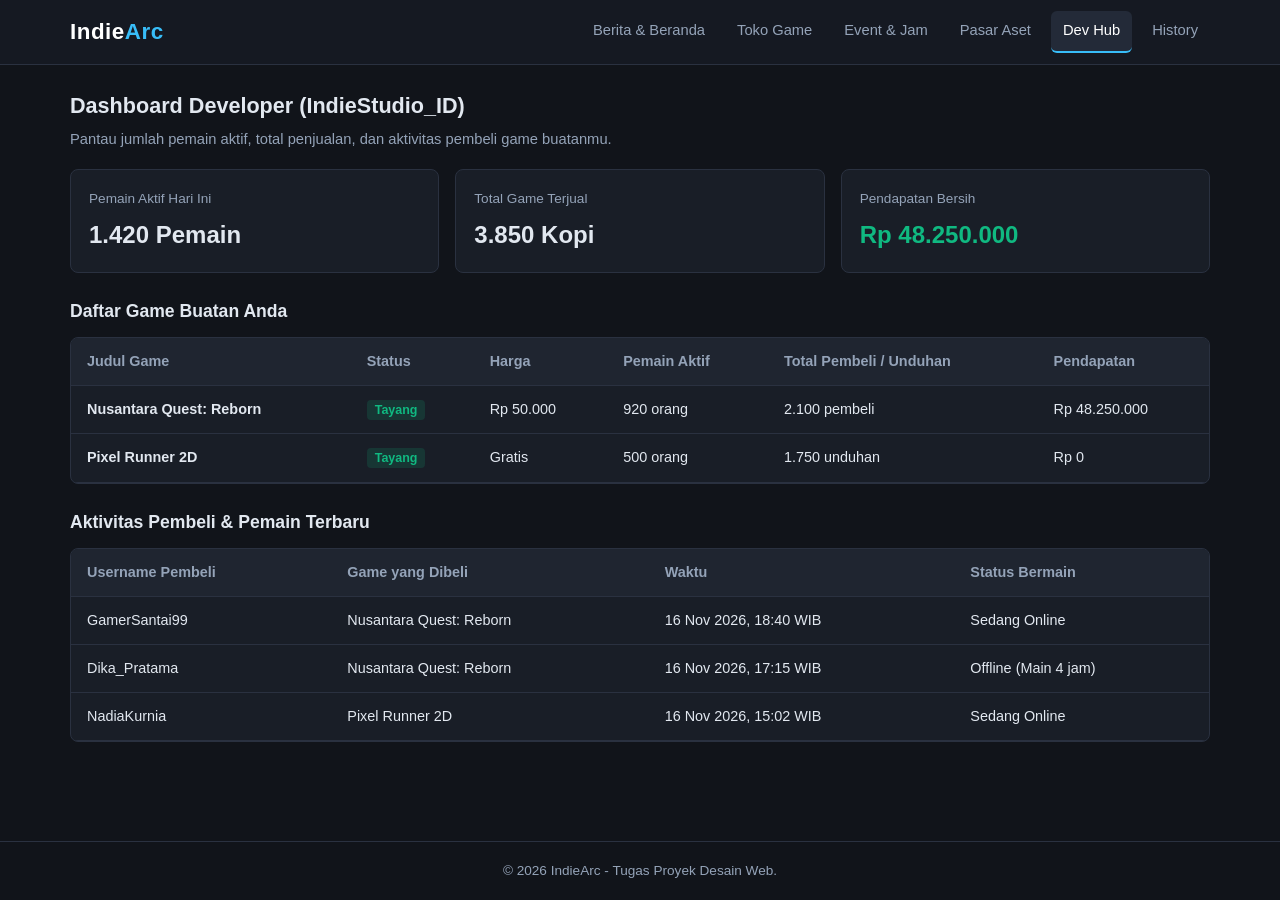
==== DevHub.html @ 62fd6a72 "initial partial file yg awalnya cuma index doank" ====
<!DOCTYPE html>
<html lang="id">
<head>
  <meta charset="UTF-8">
  <meta name="viewport" content="width=device-width, initial-scale=1.0">
  <title>Dev Hub - IndieArc</title>
  <link rel="stylesheet" href="Style.css">
</head>
<body>

  <header class="kepala-web">
    <div class="wadah baris-nav">
      <a href="Index.html" class="logo">Indie<span>Arc</span></a>
      <button class="tombol-menu" id="btnMenu" aria-label="Buka Menu">&#9776;</button>
      <nav class="menu-nav" id="menuNav">
        <a href="Index.html">Berita & Beranda</a>
        <a href="TokoGame.html">Toko Game</a>
        <a href="Event.html">Event & Jam</a>
        <a href="PasarAset.html">Pasar Aset</a>
        <a href="DevHub.html" class="aktif">Dev Hub</a>
        <a href="HistoryPembelianUser.html">History</a>
      </nav>
    </div>
  </header>

  <main class="wadah">
    <section class="bagian">
      <div class="judul-bagian">
        <h1>Dashboard Developer (IndieStudio_ID)</h1>
        <p>Pantau jumlah pemain aktif, total penjualan, dan aktivitas pembeli game buatanmu.</p>
      </div>

      <!-- ringkasan statistik -->
      <div class="grid-statistik">
        <article class="kartu-stat">
          <span class="label-stat">Pemain Aktif Hari Ini</span>
          <strong class="angka-stat">1.420 Pemain</strong>
        </article>
        <article class="kartu-stat">
          <span class="label-stat">Total Game Terjual</span>
          <strong class="angka-stat">3.850 Kopi</strong>
        </article>
        <article class="kartu-stat">
          <span class="label-stat">Pendapatan Bersih</span>
          <strong class="angka-stat teks-hijau">Rp 48.250.000</strong>
        </article>
      </div>

      <!-- tabel game buatan developer -->
      <h2 class="sub-judul">Daftar Game Buatan Anda</h2>
      <div class="tabel-wrap">
        <table class="tabel-data">
          <thead>
            <tr>
              <th>Judul Game</th>
              <th>Status</th>
              <th>Harga</th>
              <th>Pemain Aktif</th>
              <th>Total Pembeli / Unduhan</th>
              <th>Pendapatan</th>
            </tr>
          </thead>
          <tbody>
            <tr>
              <td><strong>Nusantara Quest: Reborn</strong></td>
              <td><span class="badge-aktif">Tayang</span></td>
              <td>Rp 50.000</td>
              <td>920 orang</td>
              <td>2.100 pembeli</td>
              <td>Rp 48.250.000</td>
            </tr>
            <tr>
              <td><strong>Pixel Runner 2D</strong></td>
              <td><span class="badge-aktif">Tayang</span></td>
              <td>Gratis</td>
              <td>500 orang</td>
              <td>1.750 unduhan</td>
              <td>Rp 0</td>
            </tr>
          </tbody>
        </table>
      </div>

      <!-- tabel log pembeli terbaru -->
      <h2 class="sub-judul">Aktivitas Pembeli & Pemain Terbaru</h2>
      <div class="tabel-wrap">
        <table class="tabel-data">
          <thead>
            <tr>
              <th>Username Pembeli</th>
              <th>Game yang Dibeli</th>
              <th>Waktu</th>
              <th>Status Bermain</th>
            </tr>
          </thead>
          <tbody>
            <tr>
              <td>GamerSantai99</td>
              <td>Nusantara Quest: Reborn</td>
              <td>16 Nov 2026, 18:40 WIB</td>
              <td>Sedang Online</td>
            </tr>
            <tr>
              <td>Dika_Pratama</td>
              <td>Nusantara Quest: Reborn</td>
              <td>16 Nov 2026, 17:15 WIB</td>
              <td>Offline (Main 4 jam)</td>
            </tr>
            <tr>
              <td>NadiaKurnia</td>
              <td>Pixel Runner 2D</td>
              <td>16 Nov 2026, 15:02 WIB</td>
              <td>Sedang Online</td>
            </tr>
          </tbody>
        </table>
      </div>
    </section>
  </main>

  <footer class="kaki-web">
    <div class="wadah">
      <p>&copy; 2026 IndieArc - Tugas Proyek Desain Web.</p>
    </div>
  </footer>

  <script src="script.js"></script>
</body>
</html>
---- Style.css ----
* {
  box-sizing: border-box;
  margin: 0;
  padding: 0;
}

:root {
  --latar: #11141a;
  --kartu: #191e27;
  --garis: #2a3140;
  --teks: #e2e8f0;
  --redup: #94a3b8;
  --aksen: #38bdf8;
  --hijau: #10b981;
}

body {
  font-family: 'Segoe UI', Tahoma, Geneva, Verdana, sans-serif;
  background-color: var(--latar);
  color: var(--teks);
  line-height: 1.6;
  min-height: 100vh;
  display: flex;
  flex-direction: column;
}

main {
  flex: 1;
  padding-top: 24px;
  padding-bottom: 48px;
}

.wadah {
  width: 92%;
  max-width: 1140px;
  margin: 0 auto;
}

/* navigasi atas */
.kepala-web {
  background-color: #151922;
  border-bottom: 1px solid var(--garis);
  position: sticky;
  top: 0;
  z-index: 50;
}

.baris-nav {
  display: flex;
  align-items: center;
  justify-content: space-between;
  min-height: 64px;
  flex-wrap: wrap;
}

.logo {
  font-size: 1.4rem;
  font-weight: 700;
  color: #fff;
  text-decoration: none;
  letter-spacing: 0.5px;
}

.logo span {
  color: var(--aksen);
}

.menu-nav {
  display: flex;
  gap: 8px;
}

.menu-nav a {
  color: var(--redup);
  text-decoration: none;
  padding: 8px 12px;
  border-radius: 6px;
  font-size: 0.92rem;
  transition: 0.2s;
}

.menu-nav a:hover,
.menu-nav a.aktif {
  color: #fff;
  background-color: #232a38;
}

.menu-nav a.aktif {
  border-bottom: 2px solid var(--aksen);
}

.tombol-menu {
  display: none;
  background: none;
  border: 1px solid var(--garis);
  color: #fff;
  font-size: 1.3rem;
  padding: 4px 10px;
  border-radius: 6px;
  cursor: pointer;
}

/* hero berita di beranda */
.hero-berita {
  background: linear-gradient(to right, rgba(17, 20, 26, 0.95), rgba(17, 20, 26, 0.7)),
              url('https://images.unsplash.com/photo-1511512578047-dfb367046420?w=1200&q=80') center/cover;
  border: 1px solid var(--garis);
  border-radius: 10px;
  padding: 36px 28px;
  margin-bottom: 32px;
}

.isi-hero {
  max-width: 640px;
}

.label-kategori {
  display: inline-block;
  background-color: rgba(56, 189, 248, 0.15);
  color: var(--aksen);
  font-size: 0.78rem;
  font-weight: 600;
  padding: 4px 10px;
  border-radius: 4px;
  margin-bottom: 10px;
}

.isi-hero h1 {
  font-size: 1.75rem;
  line-height: 1.3;
  margin-bottom: 10px;
}

.isi-hero p {
  color: var(--redup);
  margin-bottom: 12px;
}

.info-meta {
  font-size: 0.85rem;
  color: var(--redup);
  margin-bottom: 18px;
}

/* bagian & judul */
.bagian {
  margin-bottom: 36px;
}

.judul-bagian {
  margin-bottom: 18px;
}

.judul-bagian h1,
.judul-bagian h2 {
  font-size: 1.35rem;
  margin-bottom: 4px;
}

.judul-bagian p {
  color: var(--redup);
  font-size: 0.92rem;
}

.sub-judul {
  font-size: 1.1rem;
  margin: 24px 0 12px;
}

/* grid kartu game dan aset */
.grid-kartu {
  display: grid;
  grid-template-columns: repeat(auto-fill, minmax(260px, 1fr));
  gap: 18px;
}

.kartu {
  background-color: var(--kartu);
  border: 1px solid var(--garis);
  border-radius: 8px;
  overflow: hidden;
  display: flex;
  flex-direction: column;
}

.kartu img {
  width: 100%;
  height: 155px;
  object-fit: cover;
  background-color: #222936;
}

.isi-kartu {
  padding: 16px;
  display: flex;
  flex-direction: column;
  flex: 1;
}

.tag-platform {
  font-size: 0.75rem;
  color: var(--aksen);
  font-weight: 600;
  margin-bottom: 6px;
}

.tag-demo {
  color: #f472b6;
}

.tag-gratis {
  color: var(--hijau);
}

.isi-kartu h3 {
  font-size: 1.05rem;
  margin-bottom: 6px;
}

.isi-kartu p {
  font-size: 0.88rem;
  color: var(--redup);
  margin-bottom: 16px;
}

.bawah-kartu {
  margin-top: auto;
  padding-top: 12px;
  border-top: 1px solid var(--garis);
  display: flex;
  align-items: center;
  justify-content: space-between;
  gap: 8px;
}

.harga {
  font-weight: 700;
  font-size: 0.92rem;
}

.harga.gratis {
  color: var(--hijau);
}

/* tombol */
.tombol {
  display: inline-block;
  padding: 8px 14px;
  border-radius: 6px;
  font-size: 0.85rem;
  font-weight: 600;
  text-decoration: none;
  cursor: pointer;
  border: none;
  transition: 0.2s;
}

.tombol-utama {
  background-color: var(--aksen);
  color: #0f172a;
}

.tombol-utama:hover {
  background-color: #7dd3fc;
}

.tombol-sekunder {
  background-color: #252c3a;
  color: var(--teks);
  border: 1px solid var(--garis);
}

.tombol-sekunder:hover {
  background-color: #313a4c;
}

/* filter kategori */
.baris-filter {
  display: flex;
  gap: 8px;
  margin-bottom: 20px;
  flex-wrap: wrap;
}

.tombol-filter {
  background-color: var(--kartu);
  color: var(--redup);
  border: 1px solid var(--garis);
  padding: 6px 14px;
  border-radius: 20px;
  font-size: 0.85rem;
  cursor: pointer;
}

.tombol-filter.aktif {
  background-color: var(--aksen);
  color: #0f172a;
  font-weight: 600;
  border-color: var(--aksen);
}

/* halaman event */
.banner-event {
  background-color: var(--kartu);
  border: 1px solid var(--garis);
  border-left: 4px solid var(--aksen);
  border-radius: 8px;
  padding: 24px;
  margin-bottom: 28px;
  display: flex;
  align-items: center;
  justify-content: space-between;
  gap: 20px;
}

.banner-event h1 {
  font-size: 1.5rem;
  margin-bottom: 6px;
}

.banner-event p {
  color: var(--redup);
  font-size: 0.92rem;
}

.teks-kecil {
  margin-top: 8px;
  font-size: 0.83rem !important;
  color: var(--aksen) !important;
}

.daftar-jadwal {
  display: flex;
  flex-direction: column;
  gap: 12px;
}

.baris-jadwal {
  background-color: var(--kartu);
  border: 1px solid var(--garis);
  border-radius: 8px;
  padding: 16px;
  display: flex;
  align-items: center;
  gap: 16px;
}

.kotak-tanggal {
  background-color: #222936;
  color: var(--aksen);
  font-weight: 700;
  font-size: 0.85rem;
  padding: 10px 12px;
  border-radius: 6px;
  text-align: center;
  min-width: 78px;
}

.detail-jadwal {
  flex: 1;
}

.detail-jadwal h3 {
  font-size: 1rem;
  margin-bottom: 2px;
}

.detail-jadwal p {
  font-size: 0.86rem;
  color: var(--redup);
}

/* dev hub & tabel */
.grid-statistik {
  display: grid;
  grid-template-columns: repeat(auto-fit, minmax(210px, 1fr));
  gap: 16px;
  margin-bottom: 24px;
}

.kartu-stat {
  background-color: var(--kartu);
  border: 1px solid var(--garis);
  border-radius: 8px;
  padding: 18px;
}

.label-stat {
  display: block;
  font-size: 0.85rem;
  color: var(--redup);
  margin-bottom: 6px;
}

.angka-stat {
  font-size: 1.5rem;
}

.teks-hijau {
  color: var(--hijau);
}

.baris-judul-history {
  display: flex;
  justify-content: space-between;
  align-items: flex-start;
  gap: 12px;
  flex-wrap: wrap;
}

.tabel-wrap {
  overflow-x: auto;
  background-color: var(--kartu);
  border: 1px solid var(--garis);
  border-radius: 8px;
}

.tabel-data {
  width: 100%;
  border-collapse: collapse;
  min-width: 600px;
}

.tabel-data th,
.tabel-data td {
  padding: 12px 16px;
  text-align: left;
  border-bottom: 1px solid var(--garis);
  font-size: 0.9rem;
}

.tabel-data th {
  background-color: #1f2530;
  color: var(--redup);
  font-weight: 600;
}

.badge-aktif {
  background-color: rgba(16, 185, 129, 0.15);
  color: var(--hijau);
  padding: 3px 8px;
  border-radius: 4px;
  font-size: 0.78rem;
  font-weight: 600;
}

/* kotak info & modal */
.kotak-info {
  background-color: var(--kartu);
  border: 1px solid var(--garis);
  border-radius: 8px;
  padding: 20px;
}

.kotak-info h3 {
  font-size: 1rem;
  margin-bottom: 6px;
}

.kotak-info p {
  font-size: 0.9rem;
  color: var(--redup);
}

.modal-dialog {
  margin: auto;
  background-color: var(--kartu);
  color: var(--teks);
  border: 1px solid var(--garis);
  border-radius: 10px;
  max-width: 520px;
  width: 90%;
  padding: 22px;
}

.modal-dialog::backdrop {
  background-color: rgba(0, 0, 0, 0.75);
}

.atas-modal {
  display: flex;
  justify-content: space-between;
  align-items: center;
  margin-bottom: 12px;
}

.tutup-modal {
  background: none;
  border: none;
  color: var(--redup);
  font-size: 1.5rem;
  cursor: pointer;
}

.isi-modal p {
  font-size: 0.92rem;
  color: var(--redup);
  margin-bottom: 10px;
}

/* footer */
.kaki-web {
  border-top: 1px solid var(--garis);
  padding: 18px 0;
  text-align: center;
  color: var(--redup);
  font-size: 0.85rem;
}

/* tampilan responsif untuk hp */
@media (max-width: 768px) {
  .tombol-menu {
    display: block;
  }

  .menu-nav {
    display: none;
    width: 100%;
    flex-direction: column;
    padding: 12px 0;
    border-top: 1px solid var(--garis);
  }

  .menu-nav.buka {
    display: flex;
  }

  .isi-hero h1 {
    font-size: 1.35rem;
  }

  .banner-event,
  .baris-jadwal {
    flex-direction: column;
    align-items: flex-start;
  }
}
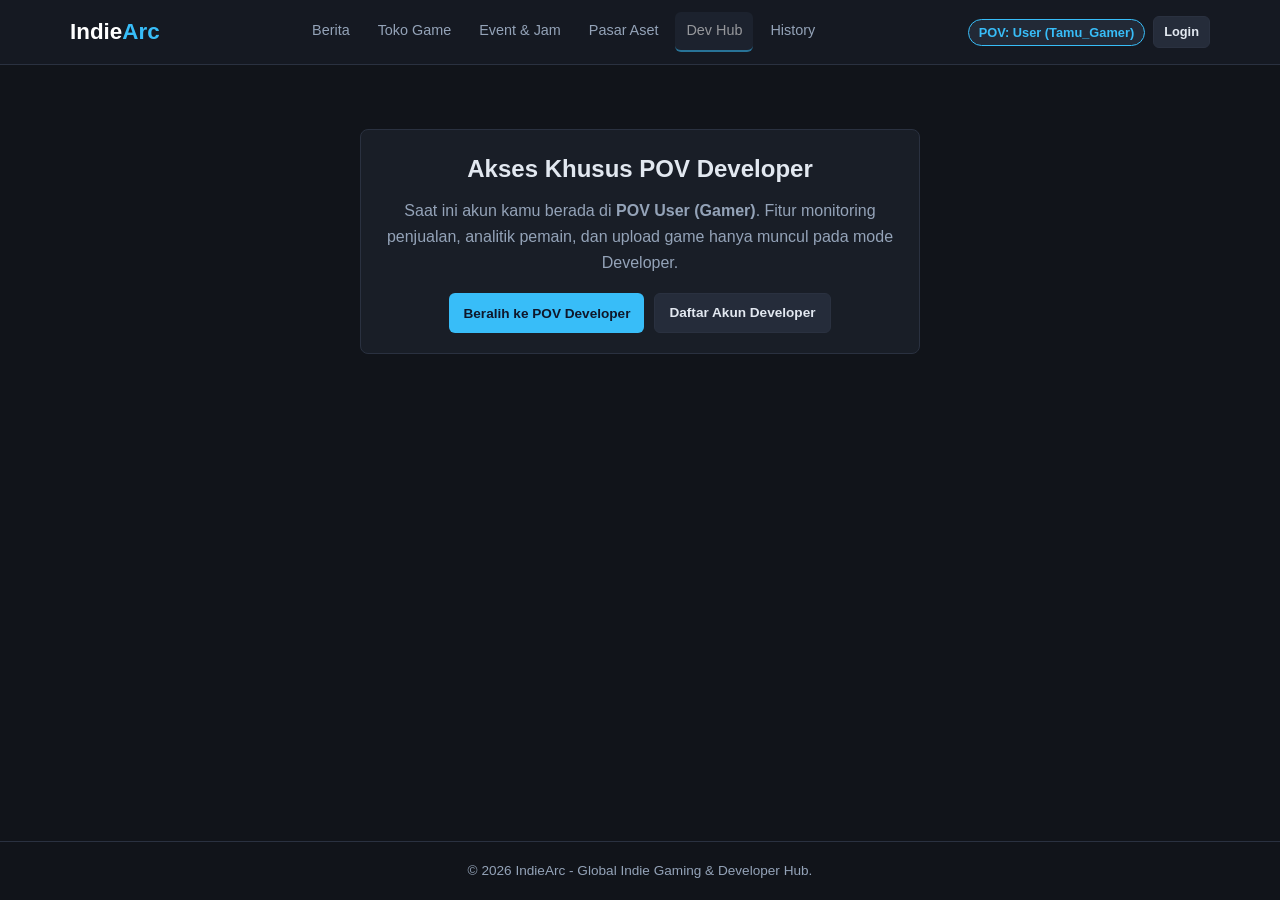
==== commit d40fbed1: "add some updrage and change to web static" ====
--- a/DevHub.html
+++ b/DevHub.html
@@ -13,24 +13,39 @@
       <a href="Index.html" class="logo">Indie<span>Arc</span></a>
       <button class="tombol-menu" id="btnMenu" aria-label="Buka Menu">&#9776;</button>
       <nav class="menu-nav" id="menuNav">
-        <a href="Index.html">Berita & Beranda</a>
+        <a href="Index.html">Berita</a>
         <a href="TokoGame.html">Toko Game</a>
-        <a href="Event.html">Event & Jam</a>
+        <a href="Event.html">Event &amp; Jam</a>
         <a href="PasarAset.html">Pasar Aset</a>
-        <a href="DevHub.html" class="aktif">Dev Hub</a>
+        <a href="DevHub.html" class="aktif" id="linkDevHub">Dev Hub</a>
         <a href="HistoryPembelianUser.html">History</a>
       </nav>
+      <div class="area-akun">
+        <button class="badge-pov" id="btnGantiPov" title="Klik untuk ganti POV">POV: User</button>
+        <a href="Login.html" class="tombol tombol-kecil tombol-sekunder" id="linkAuth">Login</a>
+      </div>
     </div>
   </header>
 
   <main class="wadah">
-    <section class="bagian">
-      <div class="judul-bagian">
-        <h1>Dashboard Developer (IndieStudio_ID)</h1>
-        <p>Pantau jumlah pemain aktif, total penjualan, dan aktivitas pembeli game buatanmu.</p>
+    <section class="kotak-info tengah-pesan" id="pesanBukanDev" style="display: none;">
+      <h2>Akses Khusus POV Developer</h2>
+      <p>Saat ini akun kamu berada di <strong>POV User (Gamer)</strong>. Fitur monitoring penjualan, analitik pemain, dan upload game hanya muncul pada mode Developer.</p>
+      <div class="grup-aksi tengah-tombol">
+        <button class="tombol tombol-utama" id="btnAktifkanDev">Beralih ke POV Developer</button>
+        <a href="Register.html" class="tombol tombol-sekunder">Daftar Akun Developer</a>
+      </div>
+    </section>
+
+    <section class="bagian" id="kontenDevHub">
+      <div class="baris-judul-history">
+        <div class="judul-bagian">
+          <h1>Dashboard Developer (<span id="namaStudioDev">IndieStudio_ID</span>)</h1>
+          <p>Pantau jumlah pemain aktif, total penjualan, dan unggah rilis game baru.</p>
+        </div>
+        <button class="tombol tombol-utama" id="btnTarikSaldo">Tarik Saldo Pendapatan</button>
       </div>
 
-      <!-- ringkasan statistik -->
       <div class="grid-statistik">
         <article class="kartu-stat">
           <span class="label-stat">Pemain Aktif Hari Ini</span>
@@ -42,28 +57,41 @@
         </article>
         <article class="kartu-stat">
           <span class="label-stat">Pendapatan Bersih</span>
-          <strong class="angka-stat teks-hijau">Rp 48.250.000</strong>
+          <strong class="angka-stat teks-hijau" id="saldoDev">Rp 48.250.000</strong>
         </article>
       </div>
 
-      <!-- tabel game buatan developer -->
+      <article class="kotak-info">
+        <h2 class="sub-judul-nol">Rilis Game / Demo Baru (Simulasi Static)</h2>
+        <p class="teks-redup">Tambahkan entri game baru untuk ditampilkan di daftar monitoring developer.</p>
+        <form class="form-upload-game" id="formPublishGame">
+          <input type="text" id="judulGameBaru" placeholder="Judul Game Baru" required>
+          <select id="jenisRilisBaru">
+            <option value="Full Game">Full Game</option>
+            <option value="Demo Gratis">Demo Gratis</option>
+          </select>
+          <input type="text" id="hargaGameBaru" placeholder="Harga (misal: Rp 45.000)" required>
+          <button type="submit" class="tombol tombol-utama">Publish Game</button>
+        </form>
+      </article>
+
       <h2 class="sub-judul">Daftar Game Buatan Anda</h2>
       <div class="tabel-wrap">
         <table class="tabel-data">
           <thead>
             <tr>
               <th>Judul Game</th>
-              <th>Status</th>
+              <th>Status (Klik ubah)</th>
               <th>Harga</th>
               <th>Pemain Aktif</th>
               <th>Total Pembeli / Unduhan</th>
               <th>Pendapatan</th>
             </tr>
           </thead>
-          <tbody>
+          <tbody id="tabelGameDev">
             <tr>
               <td><strong>Nusantara Quest: Reborn</strong></td>
-              <td><span class="badge-aktif">Tayang</span></td>
+              <td><button class="badge-aktif tombol-status" onclick="ubahStatusGame(this)">Tayang</button></td>
               <td>Rp 50.000</td>
               <td>920 orang</td>
               <td>2.100 pembeli</td>
@@ -71,7 +99,7 @@
             </tr>
             <tr>
               <td><strong>Pixel Runner 2D</strong></td>
-              <td><span class="badge-aktif">Tayang</span></td>
+              <td><button class="badge-aktif tombol-status" onclick="ubahStatusGame(this)">Tayang</button></td>
               <td>Gratis</td>
               <td>500 orang</td>
               <td>1.750 unduhan</td>
@@ -81,8 +109,7 @@
         </table>
       </div>
 
-      <!-- tabel log pembeli terbaru -->
-      <h2 class="sub-judul">Aktivitas Pembeli & Pemain Terbaru</h2>
+      <h2 class="sub-judul">Aktivitas Pembeli &amp; Pemain Terbaru</h2>
       <div class="tabel-wrap">
         <table class="tabel-data">
           <thead>
@@ -120,10 +147,10 @@
 
   <footer class="kaki-web">
     <div class="wadah">
-      <p>&copy; 2026 IndieArc - Tugas Proyek Desain Web.</p>
+      <p>&copy; 2026 IndieArc - Global Indie Gaming &amp; Developer Hub.</p>
     </div>
   </footer>
 
   <script src="script.js"></script>
 </body>
-</html>+</html>
--- a/Style.css
+++ b/Style.css
@@ -12,6 +12,7 @@
   --redup: #94a3b8;
   --aksen: #38bdf8;
   --hijau: #10b981;
+  --ungu: #a855f7;
 }
 
 body {
@@ -34,6 +35,11 @@
   width: 92%;
   max-width: 1140px;
   margin: 0 auto;
+}
+
+.teks-redup {
+  color: var(--redup);
+  font-size: 0.9rem;
 }
 
 /* navigasi atas */
@@ -50,6 +56,7 @@
   align-items: center;
   justify-content: space-between;
   min-height: 64px;
+  gap: 12px;
   flex-wrap: wrap;
 }
 
@@ -58,7 +65,6 @@
   font-weight: 700;
   color: #fff;
   text-decoration: none;
-  letter-spacing: 0.5px;
 }
 
 .logo span {
@@ -67,15 +73,15 @@
 
 .menu-nav {
   display: flex;
-  gap: 8px;
+  gap: 6px;
 }
 
 .menu-nav a {
   color: var(--redup);
   text-decoration: none;
-  padding: 8px 12px;
-  border-radius: 6px;
-  font-size: 0.92rem;
+  padding: 7px 11px;
+  border-radius: 6px;
+  font-size: 0.9rem;
   transition: 0.2s;
 }
 
@@ -89,6 +95,33 @@
   border-bottom: 2px solid var(--aksen);
 }
 
+.menu-nav a.terkunci {
+  opacity: 0.55;
+}
+
+.area-akun {
+  display: flex;
+  align-items: center;
+  gap: 8px;
+}
+
+.badge-pov {
+  background-color: #222936;
+  color: var(--aksen);
+  border: 1px solid var(--aksen);
+  padding: 5px 10px;
+  border-radius: 20px;
+  font-size: 0.8rem;
+  font-weight: 600;
+  cursor: pointer;
+}
+
+.badge-pov.mode-dev {
+  color: #e9d5ff;
+  border-color: var(--ungu);
+  background-color: rgba(168, 85, 247, 0.15);
+}
+
 .tombol-menu {
   display: none;
   background: none;
@@ -100,7 +133,7 @@
   cursor: pointer;
 }
 
-/* hero berita di beranda */
+/* hero berita */
 .hero-berita {
   background: linear-gradient(to right, rgba(17, 20, 26, 0.95), rgba(17, 20, 26, 0.7)),
               url('https://images.unsplash.com/photo-1511512578047-dfb367046420?w=1200&q=80') center/cover;
@@ -126,7 +159,7 @@
 }
 
 .isi-hero h1 {
-  font-size: 1.75rem;
+  font-size: 1.7rem;
   line-height: 1.3;
   margin-bottom: 10px;
 }
@@ -140,6 +173,12 @@
   font-size: 0.85rem;
   color: var(--redup);
   margin-bottom: 18px;
+}
+
+.grup-aksi {
+  display: flex;
+  gap: 10px;
+  flex-wrap: wrap;
 }
 
 /* bagian & judul */
@@ -167,7 +206,12 @@
   margin: 24px 0 12px;
 }
 
-/* grid kartu game dan aset */
+.sub-judul-nol {
+  font-size: 1.05rem;
+  margin-bottom: 4px;
+}
+
+/* grid kartu */
 .grid-kartu {
   display: grid;
   grid-template-columns: repeat(auto-fill, minmax(260px, 1fr));
@@ -197,11 +241,17 @@
   flex: 1;
 }
 
+.atas-kartu {
+  display: flex;
+  justify-content: space-between;
+  align-items: center;
+  margin-bottom: 6px;
+}
+
 .tag-platform {
   font-size: 0.75rem;
   color: var(--aksen);
   font-weight: 600;
-  margin-bottom: 6px;
 }
 
 .tag-demo {
@@ -210,6 +260,18 @@
 
 .tag-gratis {
   color: var(--hijau);
+}
+
+.tombol-wishlist {
+  background: none;
+  border: none;
+  color: var(--redup);
+  font-size: 1.2rem;
+  cursor: pointer;
+}
+
+.tombol-wishlist.disukai {
+  color: #f43f5e;
 }
 
 .isi-kartu h3 {
@@ -231,6 +293,11 @@
   align-items: center;
   justify-content: space-between;
   gap: 8px;
+}
+
+.grup-tombol-kartu {
+  display: flex;
+  gap: 6px;
 }
 
 .harga {
@@ -253,6 +320,16 @@
   cursor: pointer;
   border: none;
   transition: 0.2s;
+  text-align: center;
+}
+
+.tombol-kecil {
+  padding: 5px 10px;
+  font-size: 0.8rem;
+}
+
+.tombol-penuh {
+  width: 100%;
 }
 
 .tombol-utama {
@@ -274,11 +351,19 @@
   background-color: #313a4c;
 }
 
-/* filter kategori */
+/* filter & pencarian */
+.kontrol-katalog {
+  display: flex;
+  justify-content: space-between;
+  align-items: center;
+  gap: 12px;
+  margin-bottom: 20px;
+  flex-wrap: wrap;
+}
+
 .baris-filter {
   display: flex;
   gap: 8px;
-  margin-bottom: 20px;
   flex-wrap: wrap;
 }
 
@@ -299,7 +384,46 @@
   border-color: var(--aksen);
 }
 
-/* halaman event */
+.input-cari {
+  background-color: var(--kartu);
+  border: 1px solid var(--garis);
+  color: var(--teks);
+  padding: 8px 12px;
+  border-radius: 6px;
+  min-width: 220px;
+}
+
+/* komentar berita */
+.form-komentar {
+  display: flex;
+  gap: 8px;
+  margin: 12px 0 16px;
+}
+
+.form-komentar input {
+  flex: 1;
+  background-color: var(--latar);
+  border: 1px solid var(--garis);
+  color: var(--teks);
+  padding: 9px 12px;
+  border-radius: 6px;
+}
+
+.daftar-komentar {
+  display: flex;
+  flex-direction: column;
+  gap: 8px;
+}
+
+.item-komentar {
+  background-color: #141820;
+  border: 1px solid var(--garis);
+  padding: 10px 12px;
+  border-radius: 6px;
+  font-size: 0.88rem;
+}
+
+/* event */
 .banner-event {
   background-color: var(--kartu);
   border: 1px solid var(--garis);
@@ -400,6 +524,22 @@
   color: var(--hijau);
 }
 
+.form-upload-game {
+  display: grid;
+  grid-template-columns: 2fr 1fr 1fr auto;
+  gap: 10px;
+  margin-top: 12px;
+}
+
+.form-upload-game input,
+.form-upload-game select {
+  background-color: var(--latar);
+  border: 1px solid var(--garis);
+  color: var(--teks);
+  padding: 9px 12px;
+  border-radius: 6px;
+}
+
 .baris-judul-history {
   display: flex;
   justify-content: space-between;
@@ -438,10 +578,18 @@
 .badge-aktif {
   background-color: rgba(16, 185, 129, 0.15);
   color: var(--hijau);
-  padding: 3px 8px;
+  border: 1px solid rgba(16, 185, 129, 0.4);
+  padding: 4px 10px;
   border-radius: 4px;
   font-size: 0.78rem;
   font-weight: 600;
+  cursor: pointer;
+}
+
+.badge-draft {
+  background-color: rgba(245, 158, 11, 0.15);
+  color: #fbbf24;
+  border: 1px solid rgba(245, 158, 11, 0.4);
 }
 
 /* kotak info & modal */
@@ -452,14 +600,19 @@
   padding: 20px;
 }
 
-.kotak-info h3 {
-  font-size: 1rem;
-  margin-bottom: 6px;
-}
-
-.kotak-info p {
-  font-size: 0.9rem;
-  color: var(--redup);
+.tengah-pesan {
+  text-align: center;
+  max-width: 560px;
+  margin: 40px auto;
+}
+
+.tengah-pesan p {
+  margin: 10px 0 18px;
+  color: var(--redup);
+}
+
+.tengah-tombol {
+  justify-content: center;
 }
 
 .modal-dialog {
@@ -496,6 +649,88 @@
   font-size: 0.92rem;
   color: var(--redup);
   margin-bottom: 10px;
+}
+
+/* halaman login & register */
+.wadah-auth {
+  display: flex;
+  justify-content: center;
+  align-items: center;
+}
+
+.kotak-auth {
+  background-color: var(--kartu);
+  border: 1px solid var(--garis);
+  border-radius: 10px;
+  padding: 28px;
+  width: 100%;
+  max-width: 440px;
+}
+
+.kotak-auth h1 {
+  font-size: 1.45rem;
+  margin-bottom: 4px;
+}
+
+.form-auth {
+  display: flex;
+  flex-direction: column;
+  gap: 14px;
+  margin-top: 18px;
+}
+
+.grup-input {
+  display: flex;
+  flex-direction: column;
+  gap: 5px;
+}
+
+.grup-input label {
+  font-size: 0.86rem;
+  color: var(--teks);
+}
+
+.grup-input input {
+  background-color: var(--latar);
+  border: 1px solid var(--garis);
+  color: var(--teks);
+  padding: 10px 12px;
+  border-radius: 6px;
+}
+
+.pilihan-role {
+  border: 1px solid var(--garis);
+  border-radius: 6px;
+  padding: 12px;
+  display: flex;
+  flex-direction: column;
+  gap: 8px;
+}
+
+.pilihan-role legend {
+  padding: 0 6px;
+  font-size: 0.84rem;
+  color: var(--aksen);
+}
+
+.opsi-radio {
+  display: flex;
+  align-items: center;
+  gap: 8px;
+  font-size: 0.86rem;
+  cursor: pointer;
+}
+
+.catatan-bawah {
+  margin-top: 16px;
+  text-align: center;
+  font-size: 0.86rem;
+  color: var(--redup);
+}
+
+.catatan-bawah a {
+  color: var(--aksen);
+  text-decoration: none;
 }
 
 /* footer */
@@ -507,7 +742,7 @@
   font-size: 0.85rem;
 }
 
-/* tampilan responsif untuk hp */
+/* tampilan responsif hp & tablet */
 @media (max-width: 768px) {
   .tombol-menu {
     display: block;
@@ -534,4 +769,12 @@
     flex-direction: column;
     align-items: flex-start;
   }
-}+
+  .form-upload-game {
+    grid-template-columns: 1fr;
+  }
+
+  .input-cari {
+    width: 100%;
+  }
+}
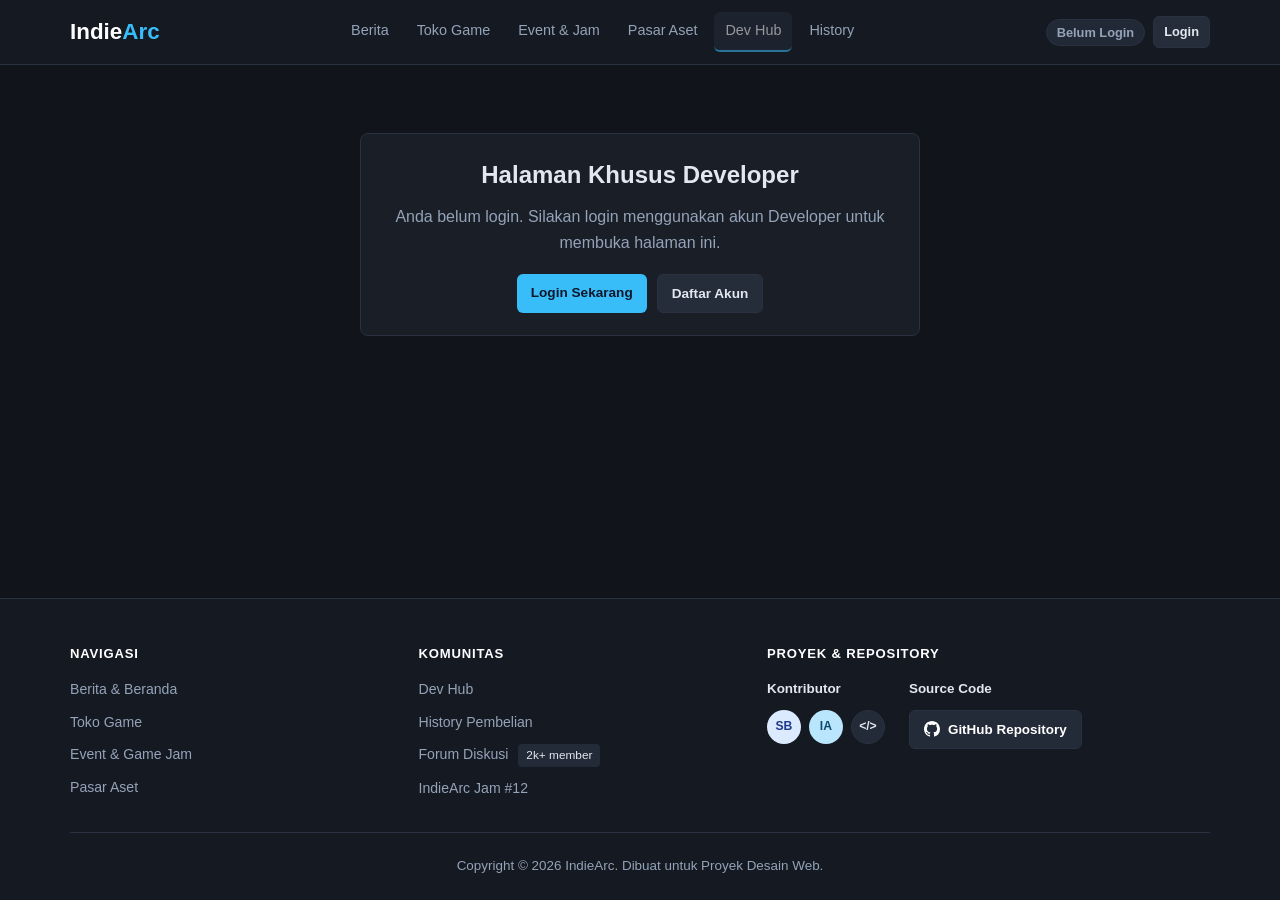
==== commit 8beed1ea: "bugfixes, adding footer, interaction, and tidy up some menu in features" ====
--- a/DevHub.html
+++ b/DevHub.html
@@ -21,7 +21,7 @@
         <a href="HistoryPembelianUser.html">History</a>
       </nav>
       <div class="area-akun">
-        <button class="badge-pov" id="btnGantiPov" title="Klik untuk ganti POV">POV: User</button>
+        <button class="badge-mode" id="btnMode" title="Status Akun">Belum Login</button>
         <a href="Login.html" class="tombol tombol-kecil tombol-sekunder" id="linkAuth">Login</a>
       </div>
     </div>
@@ -29,21 +29,21 @@
 
   <main class="wadah">
     <section class="kotak-info tengah-pesan" id="pesanBukanDev" style="display: none;">
-      <h2>Akses Khusus POV Developer</h2>
-      <p>Saat ini akun kamu berada di <strong>POV User (Gamer)</strong>. Fitur monitoring penjualan, analitik pemain, dan upload game hanya muncul pada mode Developer.</p>
+      <h2 id="judulAksesDev">Halaman Khusus Developer</h2>
+      <p id="deskripsiAksesDev">Anda belum login. Silakan login menggunakan akun Developer untuk membuka halaman ini.</p>
       <div class="grup-aksi tengah-tombol">
-        <button class="tombol tombol-utama" id="btnAktifkanDev">Beralih ke POV Developer</button>
-        <a href="Register.html" class="tombol tombol-sekunder">Daftar Akun Developer</a>
+        <a href="Login.html" class="tombol tombol-utama">Login Sekarang</a>
+        <a href="Register.html" class="tombol tombol-sekunder">Daftar Akun</a>
       </div>
     </section>
 
-    <section class="bagian" id="kontenDevHub">
+    <section class="bagian" id="kontenDevHub" style="display: none;">
       <div class="baris-judul-history">
         <div class="judul-bagian">
-          <h1>Dashboard Developer (<span id="namaStudioDev">IndieStudio_ID</span>)</h1>
-          <p>Pantau jumlah pemain aktif, total penjualan, dan unggah rilis game baru.</p>
-        </div>
-        <button class="tombol tombol-utama" id="btnTarikSaldo">Tarik Saldo Pendapatan</button>
+          <h1>Dashboard Developer (<span id="namaStudioDev">Developer</span>)</h1>
+          <p>Kelola game, lihat jumlah pemain aktif, dan cek pendapatan.</p>
+        </div>
+        <button class="tombol tombol-utama" id="btnTarikSaldo">Tarik Saldo</button>
       </div>
 
       <div class="grid-statistik">
@@ -62,26 +62,26 @@
       </div>
 
       <article class="kotak-info">
-        <h2 class="sub-judul-nol">Rilis Game / Demo Baru (Simulasi Static)</h2>
-        <p class="teks-redup">Tambahkan entri game baru untuk ditampilkan di daftar monitoring developer.</p>
+        <h2 class="sub-judul-nol">Tambah Game Baru</h2>
+        <p class="teks-redup">Masukkan detail game atau demo yang ingin dirilis.</p>
         <form class="form-upload-game" id="formPublishGame">
-          <input type="text" id="judulGameBaru" placeholder="Judul Game Baru" required>
+          <input type="text" id="judulGameBaru" placeholder="Judul Game" required>
           <select id="jenisRilisBaru">
             <option value="Full Game">Full Game</option>
             <option value="Demo Gratis">Demo Gratis</option>
           </select>
           <input type="text" id="hargaGameBaru" placeholder="Harga (misal: Rp 45.000)" required>
-          <button type="submit" class="tombol tombol-utama">Publish Game</button>
+          <button type="submit" class="tombol tombol-utama">Rilis Game</button>
         </form>
       </article>
 
-      <h2 class="sub-judul">Daftar Game Buatan Anda</h2>
+      <h2 class="sub-judul">Daftar Game Anda</h2>
       <div class="tabel-wrap">
         <table class="tabel-data">
           <thead>
             <tr>
               <th>Judul Game</th>
-              <th>Status (Klik ubah)</th>
+              <th>Status</th>
               <th>Harga</th>
               <th>Pemain Aktif</th>
               <th>Total Pembeli / Unduhan</th>
@@ -109,15 +109,15 @@
         </table>
       </div>
 
-      <h2 class="sub-judul">Aktivitas Pembeli &amp; Pemain Terbaru</h2>
+      <h2 class="sub-judul">Aktivitas Pembeli Terbaru</h2>
       <div class="tabel-wrap">
         <table class="tabel-data">
           <thead>
             <tr>
-              <th>Username Pembeli</th>
-              <th>Game yang Dibeli</th>
+              <th>Username</th>
+              <th>Game</th>
               <th>Waktu</th>
-              <th>Status Bermain</th>
+              <th>Status</th>
             </tr>
           </thead>
           <tbody>
@@ -125,19 +125,19 @@
               <td>GamerSantai99</td>
               <td>Nusantara Quest: Reborn</td>
               <td>16 Nov 2026, 18:40 WIB</td>
-              <td>Sedang Online</td>
+              <td>Online</td>
             </tr>
             <tr>
               <td>Dika_Pratama</td>
               <td>Nusantara Quest: Reborn</td>
               <td>16 Nov 2026, 17:15 WIB</td>
-              <td>Offline (Main 4 jam)</td>
+              <td>Offline (4 jam)</td>
             </tr>
             <tr>
               <td>NadiaKurnia</td>
               <td>Pixel Runner 2D</td>
               <td>16 Nov 2026, 15:02 WIB</td>
-              <td>Sedang Online</td>
+              <td>Online</td>
             </tr>
           </tbody>
         </table>
@@ -147,7 +147,54 @@
 
   <footer class="kaki-web">
     <div class="wadah">
-      <p>&copy; 2026 IndieArc - Global Indie Gaming &amp; Developer Hub.</p>
+      <div class="grid-footer">
+        <div class="kolom-footer">
+          <h3>Navigasi</h3>
+          <ul>
+            <li><a href="Index.html">Berita &amp; Beranda</a></li>
+            <li><a href="TokoGame.html">Toko Game</a></li>
+            <li><a href="Event.html">Event &amp; Game Jam</a></li>
+            <li><a href="PasarAset.html">Pasar Aset</a></li>
+          </ul>
+        </div>
+
+        <div class="kolom-footer">
+          <h3>Komunitas</h3>
+          <ul>
+            <li><a href="DevHub.html">Dev Hub</a></li>
+            <li><a href="HistoryPembelianUser.html">History Pembelian</a></li>
+            <li><a href="Index.html#diskusi">Forum Diskusi <span class="badge-footer">2k+ member</span></a></li>
+            <li><a href="Event.html">IndieArc Jam #12</a></li>
+          </ul>
+        </div>
+
+        <div class="kolom-footer">
+          <h3>Proyek &amp; Repository</h3>
+          <div class="grup-supporter">
+            <div>
+              <span class="sub-footer">Kontributor</span>
+              <div class="baris-avatar">
+                <span class="avatar-bulat" title="Saba">SB</span>
+                <span class="avatar-bulat avatar-aksen" title="IndieArc">IA</span>
+                <span class="avatar-bulat avatar-gelap" title="Web Dev">&lt;/&gt;</span>
+              </div>
+            </div>
+            <div>
+              <span class="sub-footer">Source Code</span>
+              <a href="https://github.com/SabaIsHereYo/PROJECT-DESAIN-WEB.git" target="_blank" rel="noopener" class="tombol-github">
+                <svg width="16" height="16" viewBox="0 0 16 16" fill="currentColor" aria-hidden="true">
+                  <path d="M8 0C3.58 0 0 3.58 0 8c0 3.54 2.29 6.53 5.47 7.59.4.07.55-.17.55-.38 0-.19-.01-.82-.01-1.49-2.01.37-2.53-.49-2.69-.94-.09-.23-.48-.94-.82-1.13-.28-.15-.68-.52-.01-.53.63-.01 1.08.58 1.23.82.72 1.21 1.87.87 2.33.66.07-.52.28-.87.51-1.07-1.78-.2-3.64-.89-3.64-3.95 0-.87.31-1.59.82-2.15-.08-.2-.36-1.02.08-2.12 0 0 .67-.21 2.2.82.64-.18 1.32-.27 2-.27.68 0 1.36.09 2 .27 1.53-1.04 2.2-.82 2.2-.82.44 1.1.16 1.92.08 2.12.51.56.82 1.27.82 2.15 0 3.07-1.87 3.75-3.65 3.95.29.25.54.73.54 1.48 0 1.07-.01 1.93-.01 2.2 0 .21.15.46.55.38A8.013 8.013 0 0016 8c0-4.42-3.58-8-8-8z"/>
+                </svg>
+                <span>GitHub Repository</span>
+              </a>
+            </div>
+          </div>
+        </div>
+      </div>
+
+      <div class="bawah-footer">
+        <p>Copyright &copy; 2026 IndieArc. Dibuat untuk Proyek Desain Web.</p>
+      </div>
     </div>
   </footer>
 
--- a/Style.css
+++ b/Style.css
@@ -27,8 +27,8 @@
 
 main {
   flex: 1;
-  padding-top: 24px;
-  padding-bottom: 48px;
+  padding-top: 28px;
+  padding-bottom: 56px;
 }
 
 .wadah {
@@ -105,7 +105,7 @@
   gap: 8px;
 }
 
-.badge-pov {
+.badge-mode {
   background-color: #222936;
   color: var(--aksen);
   border: 1px solid var(--aksen);
@@ -116,7 +116,12 @@
   cursor: pointer;
 }
 
-.badge-pov.mode-dev {
+.badge-mode.mode-tamu {
+  color: var(--redup);
+  border-color: var(--garis);
+}
+
+.badge-mode.mode-dev {
   color: #e9d5ff;
   border-color: var(--ungu);
   background-color: rgba(168, 85, 247, 0.15);
@@ -140,7 +145,7 @@
   border: 1px solid var(--garis);
   border-radius: 10px;
   padding: 36px 28px;
-  margin-bottom: 32px;
+  margin-bottom: 36px;
 }
 
 .isi-hero {
@@ -183,17 +188,17 @@
 
 /* bagian & judul */
 .bagian {
-  margin-bottom: 36px;
+  margin-bottom: 40px;
 }
 
 .judul-bagian {
-  margin-bottom: 18px;
+  margin-bottom: 24px;
 }
 
 .judul-bagian h1,
 .judul-bagian h2 {
-  font-size: 1.35rem;
-  margin-bottom: 4px;
+  font-size: 1.4rem;
+  margin-bottom: 6px;
 }
 
 .judul-bagian p {
@@ -203,7 +208,7 @@
 
 .sub-judul {
   font-size: 1.1rem;
-  margin: 24px 0 12px;
+  margin: 28px 0 14px;
 }
 
 .sub-judul-nol {
@@ -214,8 +219,8 @@
 /* grid kartu */
 .grid-kartu {
   display: grid;
-  grid-template-columns: repeat(auto-fill, minmax(260px, 1fr));
-  gap: 18px;
+  grid-template-columns: repeat(auto-fill, minmax(265px, 1fr));
+  gap: 22px;
 }
 
 .kartu {
@@ -229,13 +234,13 @@
 
 .kartu img {
   width: 100%;
-  height: 155px;
+  height: 160px;
   object-fit: cover;
   background-color: #222936;
 }
 
 .isi-kartu {
-  padding: 16px;
+  padding: 18px;
   display: flex;
   flex-direction: column;
   flex: 1;
@@ -252,6 +257,7 @@
   font-size: 0.75rem;
   color: var(--aksen);
   font-weight: 600;
+  margin-bottom: 4px;
 }
 
 .tag-demo {
@@ -275,29 +281,30 @@
 }
 
 .isi-kartu h3 {
-  font-size: 1.05rem;
-  margin-bottom: 6px;
+  font-size: 1.06rem;
+  margin-bottom: 8px;
 }
 
 .isi-kartu p {
   font-size: 0.88rem;
   color: var(--redup);
-  margin-bottom: 16px;
+  margin-bottom: 18px;
 }
 
 .bawah-kartu {
   margin-top: auto;
-  padding-top: 12px;
+  padding-top: 14px;
   border-top: 1px solid var(--garis);
   display: flex;
   align-items: center;
   justify-content: space-between;
+  gap: 10px;
+  flex-wrap: wrap;
+}
+
+.grup-tombol-kartu {
+  display: flex;
   gap: 8px;
-}
-
-.grup-tombol-kartu {
-  display: flex;
-  gap: 6px;
 }
 
 .harga {
@@ -356,25 +363,36 @@
   display: flex;
   justify-content: space-between;
   align-items: center;
+  gap: 14px;
+  margin-bottom: 28px;
+  flex-wrap: wrap;
+}
+
+.baris-filter {
+  display: flex;
   gap: 12px;
-  margin-bottom: 20px;
+  margin-bottom: 28px;
   flex-wrap: wrap;
 }
 
-.baris-filter {
-  display: flex;
-  gap: 8px;
-  flex-wrap: wrap;
+.kontrol-katalog .baris-filter {
+  margin-bottom: 0;
 }
 
 .tombol-filter {
   background-color: var(--kartu);
   color: var(--redup);
   border: 1px solid var(--garis);
-  padding: 6px 14px;
+  padding: 8px 18px;
   border-radius: 20px;
-  font-size: 0.85rem;
+  font-size: 0.86rem;
   cursor: pointer;
+  transition: 0.2s;
+}
+
+.tombol-filter:hover {
+  border-color: var(--aksen);
+  color: #fff;
 }
 
 .tombol-filter.aktif {
@@ -388,16 +406,16 @@
   background-color: var(--kartu);
   border: 1px solid var(--garis);
   color: var(--teks);
-  padding: 8px 12px;
-  border-radius: 6px;
-  min-width: 220px;
+  padding: 9px 14px;
+  border-radius: 6px;
+  min-width: 230px;
 }
 
 /* komentar berita */
 .form-komentar {
   display: flex;
   gap: 8px;
-  margin: 12px 0 16px;
+  margin: 14px 0 18px;
 }
 
 .form-komentar input {
@@ -412,13 +430,13 @@
 .daftar-komentar {
   display: flex;
   flex-direction: column;
-  gap: 8px;
+  gap: 10px;
 }
 
 .item-komentar {
   background-color: #141820;
   border: 1px solid var(--garis);
-  padding: 10px 12px;
+  padding: 10px 14px;
   border-radius: 6px;
   font-size: 0.88rem;
 }
@@ -430,7 +448,7 @@
   border-left: 4px solid var(--aksen);
   border-radius: 8px;
   padding: 24px;
-  margin-bottom: 28px;
+  margin-bottom: 32px;
   display: flex;
   align-items: center;
   justify-content: space-between;
@@ -456,14 +474,14 @@
 .daftar-jadwal {
   display: flex;
   flex-direction: column;
-  gap: 12px;
+  gap: 14px;
 }
 
 .baris-jadwal {
   background-color: var(--kartu);
   border: 1px solid var(--garis);
   border-radius: 8px;
-  padding: 16px;
+  padding: 18px;
   display: flex;
   align-items: center;
   gap: 16px;
@@ -597,7 +615,7 @@
   background-color: var(--kartu);
   border: 1px solid var(--garis);
   border-radius: 8px;
-  padding: 20px;
+  padding: 22px;
 }
 
 .tengah-pesan {
@@ -672,11 +690,35 @@
   margin-bottom: 4px;
 }
 
+.info-akun-demo {
+  background-color: #141820;
+  border: 1px solid var(--garis);
+  border-left: 3px solid var(--aksen);
+  border-radius: 6px;
+  padding: 10px 12px;
+  margin-top: 14px;
+  font-size: 0.82rem;
+  color: var(--redup);
+}
+
+.info-akun-demo strong {
+  display: block;
+  color: var(--teks);
+  margin-bottom: 4px;
+}
+
+.info-akun-demo code {
+  color: var(--aksen);
+  background-color: #1f2633;
+  padding: 1px 5px;
+  border-radius: 3px;
+}
+
 .form-auth {
   display: flex;
   flex-direction: column;
   gap: 14px;
-  margin-top: 18px;
+  margin-top: 16px;
 }
 
 .grup-input {
@@ -717,7 +759,7 @@
   display: flex;
   align-items: center;
   gap: 8px;
-  font-size: 0.86rem;
+  font-size: 0.88rem;
   cursor: pointer;
 }
 
@@ -733,16 +775,130 @@
   text-decoration: none;
 }
 
-/* footer */
+/* footer multi-kolom */
 .kaki-web {
+  background-color: #151922;
   border-top: 1px solid var(--garis);
-  padding: 18px 0;
+  padding: 44px 0 24px;
+  color: var(--redup);
+  font-size: 0.88rem;
+}
+
+.grid-footer {
+  display: grid;
+  grid-template-columns: 1fr 1fr 1.4fr;
+  gap: 32px;
+  padding-bottom: 32px;
+}
+
+.kolom-footer h3 {
+  font-size: 0.82rem;
+  font-weight: 700;
+  text-transform: uppercase;
+  letter-spacing: 0.8px;
+  color: #fff;
+  margin-bottom: 14px;
+}
+
+.kolom-footer ul {
+  list-style: none;
+  display: flex;
+  flex-direction: column;
+  gap: 10px;
+}
+
+.kolom-footer a {
+  color: var(--redup);
+  text-decoration: none;
+  transition: 0.2s;
+}
+
+.kolom-footer a:hover {
+  color: #fff;
+}
+
+.badge-footer {
+  display: inline-block;
+  background-color: #232a38;
+  color: var(--teks);
+  font-size: 0.74rem;
+  padding: 2px 8px;
+  border-radius: 4px;
+  margin-left: 6px;
+}
+
+.grup-supporter {
+  display: flex;
+  gap: 24px;
+  flex-wrap: wrap;
+}
+
+.sub-footer {
+  display: block;
+  font-size: 0.84rem;
+  font-weight: 600;
+  color: var(--teks);
+  margin-bottom: 10px;
+}
+
+.baris-avatar {
+  display: flex;
+  align-items: center;
+  gap: 8px;
+}
+
+.avatar-bulat {
+  width: 34px;
+  height: 34px;
+  border-radius: 50%;
+  background-color: #dbeafe;
+  color: #1e3a8a;
+  font-size: 0.76rem;
+  font-weight: 700;
+  display: inline-flex;
+  align-items: center;
+  justify-content: center;
+}
+
+.avatar-aksen {
+  background-color: #bae6fd;
+  color: #0c4a6e;
+}
+
+.avatar-gelap {
+  background-color: #232a38;
+  color: var(--teks);
+  border: 1px solid var(--garis);
+}
+
+.tombol-github {
+  display: inline-flex;
+  align-items: center;
+  gap: 8px;
+  background-color: #232a38;
+  color: #fff !important;
+  border: 1px solid var(--garis);
+  padding: 8px 14px;
+  border-radius: 6px;
+  font-size: 0.84rem;
+  font-weight: 600;
+  text-decoration: none;
+  transition: 0.2s;
+}
+
+.tombol-github:hover {
+  background-color: #2f384a;
+  border-color: var(--aksen);
+}
+
+.bawah-footer {
+  border-top: 1px solid var(--garis);
+  padding-top: 22px;
   text-align: center;
-  color: var(--redup);
-  font-size: 0.85rem;
-}
-
-/* tampilan responsif hp & tablet */
+  font-size: 0.84rem;
+}
+
+/* tampilan responsif hp */
 @media (max-width: 768px) {
   .tombol-menu {
     display: block;
@@ -777,4 +933,9 @@
   .input-cari {
     width: 100%;
   }
-}
+
+  .grid-footer {
+    grid-template-columns: 1fr;
+    gap: 24px;
+  }
+}
